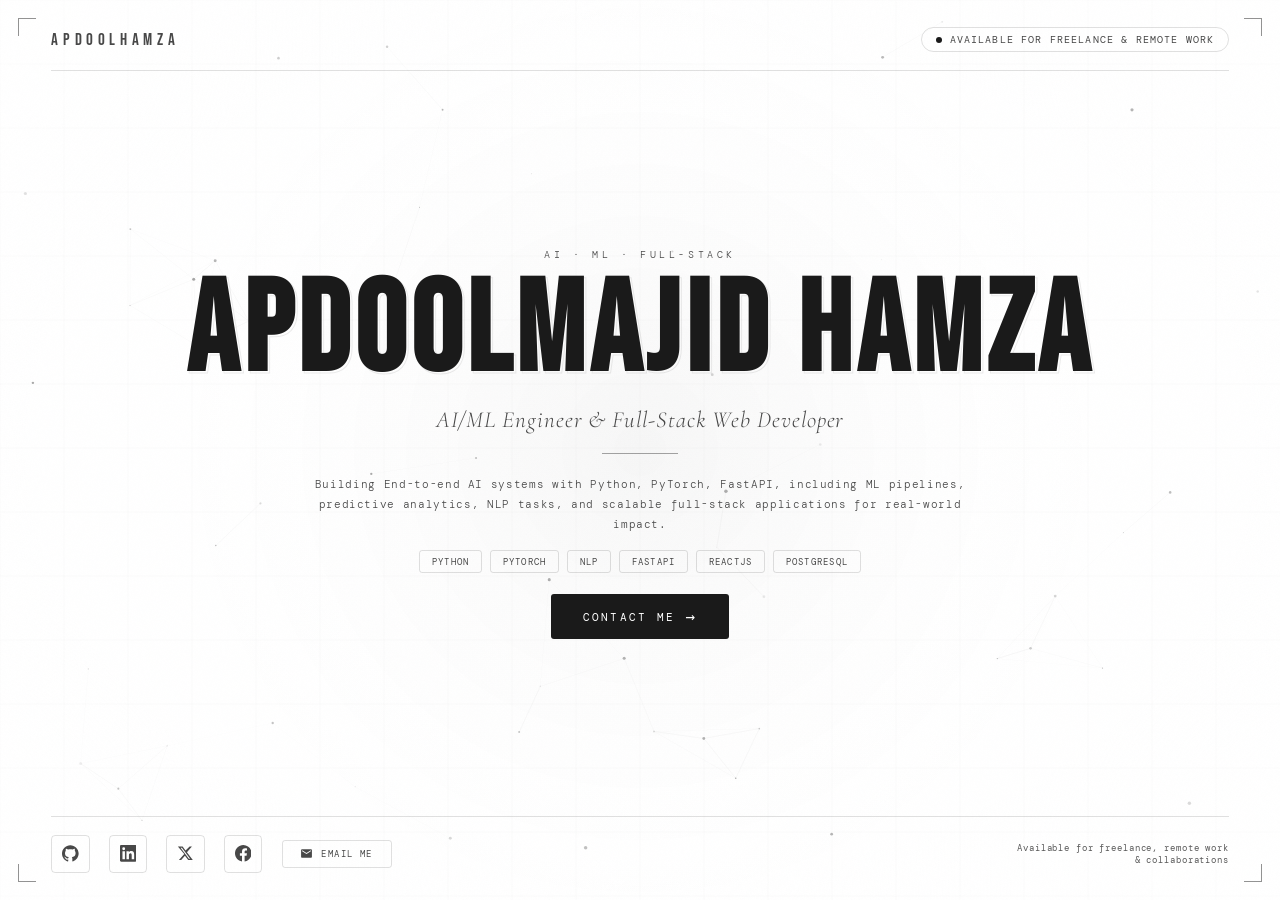
==== index.html @ 9d9465ae "Update index.html" ====
<!DOCTYPE html>
<html lang="en">
<head>
  <meta charset="UTF-8" />
  <meta name="viewport" content="width=device-width, initial-scale=1.0" />
  <meta name="description" content="AI/ML Engineer & Full-Stack Web Developer — building production-grade AI systems, ML pipelines, and scalable intelligent applications." />
  <meta name="keywords" content="AI Engineer, ML Engineer, Full-Stack Developer, NLP, FastAPI, Docker, Machine Learning" />
  <title>Apdoolhamza - AI/ML Engineer & Full-Stack Developer</title>

  <link rel="preconnect" href="https://fonts.googleapis.com" />
  <link rel="preconnect" href="https://fonts.gstatic.com" crossorigin />
  <link href="https://fonts.googleapis.com/css2?family=Bebas+Neue&family=DM+Mono:ital,wght@0,300;0,400;0,500;1,300&family=Cormorant+Garamond:ital,wght@0,300;0,600;1,300&display=swap" rel="stylesheet" />

  <style>
    *, *::before, *::after {
      margin: 0;
      padding: 0;
      box-sizing: border-box;
    }

    :root {
      --bg: #ffffff;
      --text: #111111;
      --dim-text: #484848;
      --faint-text: #636161;
      --border: rgba(0,0,0,0.12);
      --border-hover: rgba(0,0,0,0.35);
      --accent: #1a1a1a;
    }

    html, body {
      width: 100%;
      height: 100%;
      background: var(--bg);
      color: var(--text);
      font-family: 'DM Mono', monospace;
      -webkit-font-smoothing: antialiased;
    }

    /* ── CANVAS BACKGROUND ── */
    #bg-canvas {
      position: fixed;
      inset: 0;
      z-index: 0;
      pointer-events: none;
    }

    /* ── NOISE OVERLAY ── */
    .noise {
      position: fixed;
      inset: 0;
      z-index: 1;
      pointer-events: none;
      opacity: 0.018;
      background-image: url("data:image/svg+xml,%3Csvg viewBox='0 0 256 256' xmlns='http://www.w3.org/2000/svg'%3E%3Cfilter id='n'%3E%3CfeTurbulence type='fractalNoise' baseFrequency='0.9' numOctaves='4' stitchTiles='stitch'/%3E%3C/filter%3E%3Crect width='100%25' height='100%25' filter='url(%23n)'/%3E%3C/svg%3E");
      background-repeat: repeat;
      background-size: 180px 180px;
    }

    /* ── VIGNETTE ── */
    .vignette {
      position: fixed;
      inset: 0;
      z-index: 2;
      pointer-events: none;
      background: radial-gradient(ellipse 80% 80% at 50% 50%, transparent 60%, rgba(255,255,255,0.65) 100%);
    }

    /* ── MAIN LAYOUT ── */
    .stage {
      position: relative;
      z-index: 10;
      width: 100%;
      height: 100%;
      display: grid;
      grid-template-rows: auto 1fr auto;
      grid-template-columns: 1fr;
      padding: clamp(1.2rem, 3vh, 2.2rem) clamp(1.5rem, 4vw, 3.5rem);
    }

    /* ── HEADER BAR ── */
    header {
      display: flex;
      justify-content: space-between;
      align-items: center;
      padding-bottom: clamp(0.8rem, 2vh, 1.4rem);
      border-bottom: 1px solid var(--border);
      animation: fadeDown 1s ease both;
    }

    .logo-mark {
      font-family: 'Bebas Neue', sans-serif;
      font-size: clamp(0.9rem, 1.3vw, 1.15rem);
      letter-spacing: 0.28em;
      color: var(--dim-text);
      text-transform: uppercase;
    }

    .status-pill {
      display: flex;
      align-items: center;
      gap: 0.5rem;
      font-size: clamp(0.58rem, 0.75vw, 0.72rem);
      letter-spacing: 0.12em;
      color: var(--dim-text);
      border: 1px solid var(--border);
      padding: 0.32rem 0.85rem;
      border-radius: 999px;
      text-transform: uppercase;
    }

    .pulse-dot {
      width: 6px;
      height: 6px;
      border-radius: 50%;
      background: var(--accent);
      animation: pulse 2.2s ease-in-out infinite;
    }

    /* ── HERO CENTER ── */
    .hero {
      display: flex;
      flex-direction: column;
      justify-content: center;
      align-items: center;
      text-align: center;
      gap: clamp(0.6rem, 1.8vh, 1.2rem);
      padding: clamp(0.5rem, 2vh, 1.5rem) 0;
      animation: fadeUp 1.1s ease 0.15s both;
    }

    .eyebrow {
      font-size: clamp(0.6rem, 0.8vw, 0.78rem);
      letter-spacing: 0.35em;
      color: var(--dim-text);
      text-transform: uppercase;
      font-weight: 300;
    }

    .hero-name {
      font-family: 'Bebas Neue', sans-serif;
      font-size: clamp(3.8rem, 10vw, 10rem);
      line-height: 0.88;
      letter-spacing: 0.04em;
      color: var(--accent);
      position: relative;
      text-transform: uppercase;
    }

    .hero-name::after {
      content: attr(data-text);
      position: absolute;
      inset: 0;
      color: transparent;
      -webkit-text-stroke: 1px rgba(0,0,0,0.08);
      pointer-events: none;
      transform: translate(2px, 2px);
      z-index: -1;
    }

    .hero-title {
      font-family: 'Cormorant Garamond', serif;
      font-size: clamp(0.95rem, 1.8vw, 1.7rem);
      font-weight: 300;
      font-style: italic;
      letter-spacing: 0.04em;
      color: var(--dim-text);
    }

    .divider-line {
      width: clamp(40px, 6vw, 80px);
      height: 1px;
      background: var(--border-hover);
      margin: 0.2rem auto;
    }

    .tagline {
      font-size: clamp(0.62rem, 0.85vw, 0.82rem);
      letter-spacing: 0.06em;
      color: var(--dim-text);
      font-weight: 300;
      line-height: 1.85;
      max-width: min(680px, 88vw);
    }

    /* ── TECH TAGS ── */
    .tags {
      display: flex;
      flex-wrap: wrap;
      justify-content: center;
      gap: 0.45rem;
      max-width: min(640px, 90vw);
    }

    .tag {
      font-size: clamp(0.56rem, 0.68vw, 0.66rem);
      letter-spacing: 0.14em;
      text-transform: uppercase;
      border: 1px solid var(--border);
      padding: 0.28rem 0.75rem;
      border-radius: 3px;
      color: var(--dim-text);
      transition: border-color 0.3s, color 0.3s, background 0.3s;
      cursor: default;
    }

    .tag:hover {
      border-color: var(--border-hover);
      color: var(--accent);
      background: rgba(0,0,0,0.04);
    }

    /* ── CTA BUTTON ── */
    .cta-btn {
      margin-top: 0.3rem;
      display: inline-flex;
      align-items: center;
      gap: 0.65rem;
      font-family: 'DM Mono', monospace;
      font-size: clamp(0.68rem, 0.88vw, 0.84rem);
      letter-spacing: 0.2em;
      text-transform: uppercase;
      text-decoration: none;
      color: var(--bg);
      background: var(--accent);
      padding: 0.75rem 2rem;
      border-radius: 3px;
      transition: background 0.3s, color 0.3s, box-shadow 0.3s, transform 0.25s;
      position: relative;
      overflow: hidden;
    }

    .cta-btn::before {
      content: '';
      position: absolute;
      inset: 0;
      background: rgba(255,255,255,0.15);
      transform: translateX(-100%);
      transition: transform 0.35s ease;
    }

    .cta-btn:hover::before { transform: translateX(0); }

    .cta-btn:hover {
      box-shadow: 0 0 28px rgba(0,0,0,0.18), 0 0 60px rgba(0,0,0,0.08);
      transform: translateY(-2px);
    }

    .cta-arrow {
      font-size: 1rem;
      transition: transform 0.3s;
    }

    .cta-btn:hover .cta-arrow { transform: translateX(4px); }

    /* ── FOOTER BAR ── */
    footer {
      display: flex;
      justify-content: space-between;
      align-items: center;
      padding-top: clamp(0.8rem, 2vh, 1.4rem);
      border-top: 1px solid var(--border);
      animation: fadeUp 1s ease 0.3s both;
    }

    .social-links {
      display: flex;
      align-items: center;
      gap: clamp(0.6rem, 1.5vw, 1.2rem);
    }

    .social-link {
      display: flex;
      align-items: center;
      justify-content: center;
      width: clamp(32px, 3vw, 40px);
      height: clamp(32px, 3vw, 40px);
      border: 1px solid var(--border);
      border-radius: 4px;
      color: var(--dim-text);
      text-decoration: none;
      transition: border-color 0.3s, color 0.3s, background 0.3s, transform 0.25s, box-shadow 0.3s;
      position: relative;
    }

    .social-link svg {
      width: clamp(14px, 1.3vw, 17px);
      height: clamp(14px, 1.3vw, 17px);
      fill: currentColor;
      transition: transform 0.3s;
    }

    .social-link:hover {
      border-color: var(--accent);
      color: var(--accent);
      background: rgba(0,0,0,0.05);
      transform: translateY(-3px);
      box-shadow: 0 0 16px rgba(0,0,0,0.12);
    }

    .email-btn {
      display: inline-flex;
      align-items: center;
      gap: 0.5rem;
      font-size: clamp(0.58rem, 0.72vw, 0.7rem);
      letter-spacing: 0.16em;
      text-transform: uppercase;
      text-decoration: none;
      color: var(--dim-text);
      border: 1px solid var(--border);
      padding: 0.42rem 1.1rem;
      border-radius: 3px;
      transition: border-color 0.3s, color 0.3s, background 0.3s, box-shadow 0.3s, transform 0.25s;
    }

    .email-btn:hover {
      border-color: var(--accent);
      color: var(--accent);
      background: rgba(0,0,0,0.04);
      box-shadow: 0 0 16px rgba(0,0,0,0.1);
      transform: translateY(-2px);
    }

    .footer-right {
      font-size: clamp(0.55rem, 0.68vw, 0.65rem);
      letter-spacing: 0.1em;
      color: rgba(0,0,0,0.65);
      text-align: right;
    }

    /* ── CORNER ACCENTS ── */
    .corner {
      position: fixed;
      width: 18px;
      height: 18px;
      z-index: 20;
      pointer-events: none;
      opacity: 0.45;
    }
    .corner-tl { top: 18px; left: 18px; border-top: 1px solid #111; border-left: 1px solid #111; }
    .corner-tr { top: 18px; right: 18px; border-top: 1px solid #111; border-right: 1px solid #111; }
    .corner-bl { bottom: 18px; left: 18px; border-bottom: 1px solid #111; border-left: 1px solid #111; }
    .corner-br { bottom: 18px; right: 18px; border-bottom: 1px solid #111; border-right: 1px solid #111; }

    /* ── ANIMATIONS ── */
    @keyframes fadeDown {
      from { opacity: 0; transform: translateY(-14px); }
      to   { opacity: 1; transform: translateY(0); }
    }

    @keyframes fadeUp {
      from { opacity: 0; transform: translateY(14px); }
      to   { opacity: 1; transform: translateY(0); }
    }

    @keyframes pulse {
      0%, 100% { opacity: 1; transform: scale(1); }
      50%       { opacity: 0.4; transform: scale(0.65); }
    }

    /* ── RESPONSIVE ── */
    @media (max-width: 600px) {
      html, body { overflow: hidden; }

      .hero-name { font-size: clamp(3rem, 15vw, 5.5rem); }

      .tags { gap: 0.35rem; }

      footer {
        flex-direction: column;
        gap: 0.8rem;
        align-items: center;
      }

      .footer-right { text-align: center; }

      .corner { display: none; }
    }

    @media (max-height: 650px) {
      .tagline { display: none; }
      .tags { display: none; }
    }
  </style>
</head>
<body>

  <!-- Background -->
  <canvas id="bg-canvas" aria-hidden="true"></canvas>
  <div class="noise" aria-hidden="true"></div>
  <div class="vignette" aria-hidden="true"></div>

  <!-- Corner accents -->
  <div class="corner corner-tl" aria-hidden="true"></div>
  <div class="corner corner-tr" aria-hidden="true"></div>
  <div class="corner corner-bl" aria-hidden="true"></div>
  <div class="corner corner-br" aria-hidden="true"></div>

  <!-- Stage -->
  <div class="stage">

    <!-- Header -->
    <header>
      <span class="logo-mark">Apdoolhamza</span>&nbsp;&nbsp;
      <div class="status-pill">
        <span class="pulse-dot" aria-hidden="true"></span>
        Available for Freelance &amp; Remote Work
      </div>
    </header>

    <!-- Hero -->
    <main class="hero" role="main">
      <p class="eyebrow">AI &middot; ML &middot; Full-Stack</p>

      <h1 class="hero-name" data-text="APDOOLMAJID HAMZA">APDOOLMAJID HAMZA</h1>

      <p class="hero-title">AI/ML Engineer &amp; Full-Stack Web Developer</p>

      <div class="divider-line" aria-hidden="true"></div>

      <p class="tagline">Building End-to-end AI systems with Python, PyTorch, FastAPI, including ML pipelines, predictive analytics, NLP tasks, and scalable full-stack applications for real-world impact.</p>

      <div class="tags" aria-label="Technical skills">
        <span class="tag">Python</span>
        <span class="tag">PyTorch</span>
        <span class="tag">NLP</span>
        <span class="tag">FastAPI</span>
        <span class="tag">Reactjs</span>
        <span class="tag">PostgreSQL</span>
      </div>

      <a href="mailto: apdoolhamza@gmail.com" class="cta-btn" aria-label="Connect with Apdoolmajid Hamza">
        Contact Me
        <span class="cta-arrow" aria-hidden="true">→</span>
      </a>
    </main>

    <!-- Footer -->
    <footer>
      <nav class="social-links" aria-label="Social media links">

        <!-- GitHub -->
        <a href="https://github.com/apdoolhamza/" target="_blank" rel="noopener noreferrer" class="social-link" aria-label="GitHub">
          <svg viewBox="0 0 24 24" xmlns="http://www.w3.org/2000/svg" aria-hidden="true">
            <path d="M12 .297c-6.63 0-12 5.373-12 12 0 5.303 3.438 9.8 8.205 11.385.6.113.82-.258.82-.577 0-.285-.01-1.04-.015-2.04-3.338.724-4.042-1.61-4.042-1.61C4.422 18.07 3.633 17.7 3.633 17.7c-1.087-.744.084-.729.084-.729 1.205.084 1.838 1.236 1.838 1.236 1.07 1.835 2.809 1.305 3.495.998.108-.776.417-1.305.76-1.605-2.665-.3-5.466-1.332-5.466-5.93 0-1.31.465-2.38 1.235-3.22-.135-.303-.54-1.523.105-3.176 0 0 1.005-.322 3.3 1.23.96-.267 1.98-.399 3-.405 1.02.006 2.04.138 3 .405 2.28-1.552 3.285-1.23 3.285-1.23.645 1.653.24 2.873.12 3.176.765.84 1.23 1.91 1.23 3.22 0 4.61-2.805 5.625-5.475 5.92.42.36.81 1.096.81 2.22 0 1.606-.015 2.896-.015 3.286 0 .315.21.69.825.57C20.565 22.092 24 17.592 24 12.297c0-6.627-5.373-12-12-12"/>
          </svg>
        </a>

        <!-- LinkedIn -->
        <a href="https://www.linkedin.com/in/apdoolhamza/" target="_blank" rel="noopener noreferrer" class="social-link" aria-label="LinkedIn">
          <svg viewBox="0 0 24 24" xmlns="http://www.w3.org/2000/svg" aria-hidden="true">
            <path d="M20.447 20.452h-3.554v-5.569c0-1.328-.027-3.037-1.852-3.037-1.853 0-2.136 1.445-2.136 2.939v5.667H9.351V9h3.414v1.561h.046c.477-.9 1.637-1.85 3.37-1.85 3.601 0 4.267 2.37 4.267 5.455v6.286zM5.337 7.433a2.062 2.062 0 0 1-2.063-2.065 2.064 2.064 0 1 1 2.063 2.065zm1.782 13.019H3.555V9h3.564v11.452zM22.225 0H1.771C.792 0 0 .774 0 1.729v20.542C0 23.227.792 24 1.771 24h20.451C23.2 24 24 23.227 24 22.271V1.729C24 .774 23.2 0 22.222 0h.003z"/>
          </svg>
        </a>

        <!-- X / Twitter -->
        <a href="#" target="_blank" rel="noopener noreferrer" class="social-link" aria-label="X (Twitter)">
          <svg viewBox="0 0 24 24" xmlns="http://www.w3.org/2000/svg" aria-hidden="true">
            <path d="M18.244 2.25h3.308l-7.227 8.26 8.502 11.24H16.17l-4.714-6.231-5.401 6.231H2.747l7.73-8.835L1.254 2.25H8.08l4.253 5.622 5.911-5.622zm-1.161 17.52h1.833L7.084 4.126H5.117z"/>
          </svg>
        </a>

        <!-- Facebook -->
        <a href="#" target="_blank" rel="noopener noreferrer" class="social-link" aria-label="Facebook">
          <svg viewBox="0 0 24 24" xmlns="http://www.w3.org/2000/svg" aria-hidden="true">
            <path d="M24 12.073c0-6.627-5.373-12-12-12s-12 5.373-12 12c0 5.99 4.388 10.954 10.125 11.854v-8.385H7.078v-3.47h3.047V9.43c0-3.007 1.792-4.669 4.533-4.669 1.312 0 2.686.235 2.686.235v2.953H15.83c-1.491 0-1.956.925-1.956 1.874v2.25h3.328l-.532 3.47h-2.796v8.385C19.612 23.027 24 18.062 24 12.073z"/>
          </svg>
        </a>

        <!-- Email button -->
        <a href="mailto: apdoolhamza@gmail.com" class="email-btn" aria-label="Send email">
          <svg width="13" height="13" viewBox="0 0 24 24" fill="currentColor" aria-hidden="true">
            <path d="M20 4H4c-1.1 0-2 .9-2 2v12c0 1.1.9 2 2 2h16c1.1 0 2-.9 2-2V6c0-1.1-.9-2-2-2zm0 4l-8 5-8-5V6l8 5 8-5v2z"/>
          </svg>
          Email Me
        </a>
      </nav>

      <p class="footer-right">
        Available for freelance,&nbsp;remote work<br/>
        &amp;&nbsp;collaborations
      </p>
    </footer>

  </div><!-- /stage -->

  <script>
    // ── CANVAS: Animated grid + floating particles ──────────────────────────
    (function () {
      const canvas = document.getElementById('bg-canvas');
      const ctx = canvas.getContext('2d');
      let W, H, dpr;
      let particles = [];
      let frame = 0;

      function resize() {
        dpr = window.devicePixelRatio || 1;
        W = window.innerWidth;
        H = window.innerHeight;
        canvas.width  = W * dpr;
        canvas.height = H * dpr;
        canvas.style.width  = W + 'px';
        canvas.style.height = H + 'px';
        ctx.scale(dpr, dpr);
        initParticles();
      }

      function initParticles() {
        const count = Math.min(55, Math.floor((W * H) / 18000));
        particles = [];
        for (let i = 0; i < count; i++) {
          particles.push({
            x: Math.random() * W,
            y: Math.random() * H,
            vx: (Math.random() - 0.5) * 0.22,
            vy: (Math.random() - 0.5) * 0.22,
            r: Math.random() * 1.4 + 0.4,
            alpha: Math.random() * 0.28 + 0.06,
          });
        }
      }

      function drawGrid() {
        const step = Math.round(Math.min(W, H) / 14);
        ctx.beginPath();
        ctx.strokeStyle = 'rgba(0,0,0,0.045)';
        ctx.lineWidth = 0.5;
        for (let x = 0; x < W; x += step) {
          ctx.moveTo(x, 0);
          ctx.lineTo(x, H);
        }
        for (let y = 0; y < H; y += step) {
          ctx.moveTo(0, y);
          ctx.lineTo(W, y);
        }
        ctx.stroke();
      }

      function drawConnections() {
        const maxDist = 130;
        for (let i = 0; i < particles.length; i++) {
          for (let j = i + 1; j < particles.length; j++) {
            const dx = particles[i].x - particles[j].x;
            const dy = particles[i].y - particles[j].y;
            const dist = Math.sqrt(dx * dx + dy * dy);
            if (dist < maxDist) {
              const opacity = (1 - dist / maxDist) * 0.085;
              ctx.beginPath();
              ctx.strokeStyle = `rgba(0,0,0,${opacity})`;
              ctx.lineWidth = 0.5;
              ctx.moveTo(particles[i].x, particles[i].y);
              ctx.lineTo(particles[j].x, particles[j].y);
              ctx.stroke();
            }
          }
        }
      }

      function draw() {
        ctx.clearRect(0, 0, W, H);

        // Subtle radial center glow
        const grad = ctx.createRadialGradient(W/2, H/2, 0, W/2, H/2, Math.min(W,H) * 0.52);
        grad.addColorStop(0, 'rgba(0,0,0,0.035)');
        grad.addColorStop(1, 'rgba(255,255,255,0)');
        ctx.fillStyle = grad;
        ctx.fillRect(0, 0, W, H);

        drawGrid();
        drawConnections();

        // Particles
        for (const p of particles) {
          ctx.beginPath();
          ctx.arc(p.x, p.y, p.r, 0, Math.PI * 2);
          ctx.fillStyle = `rgba(0,0,0,${p.alpha})`;
          ctx.fill();

          p.x += p.vx;
          p.y += p.vy;
          if (p.x < -10) p.x = W + 10;
          if (p.x > W + 10) p.x = -10;
          if (p.y < -10) p.y = H + 10;
          if (p.y > H + 10) p.y = -10;
        }

        frame++;
        requestAnimationFrame(draw);
      }

      resize();
      draw();
      window.addEventListener('resize', resize);
    })();

    // ── CURSOR glow trailing effect ────────────────────────────────────────
    (function () {
      const glowEl = document.createElement('div');
      Object.assign(glowEl.style, {
        position: 'fixed',
        width: '320px',
        height: '320px',
        borderRadius: '50%',
        background: 'radial-gradient(circle, rgba(0,0,0,0.055) 0%, transparent 70%)',
        pointerEvents: 'none',
        zIndex: '5',
        transform: 'translate(-50%, -50%)',
        transition: 'left 0.45s ease, top 0.45s ease',
        left: '-400px',
        top: '-400px',
      });
      document.body.appendChild(glowEl);

      window.addEventListener('mousemove', (e) => {
        glowEl.style.left = e.clientX + 'px';
        glowEl.style.top  = e.clientY + 'px';
      });
    })();
  </script>
</body>
</html>
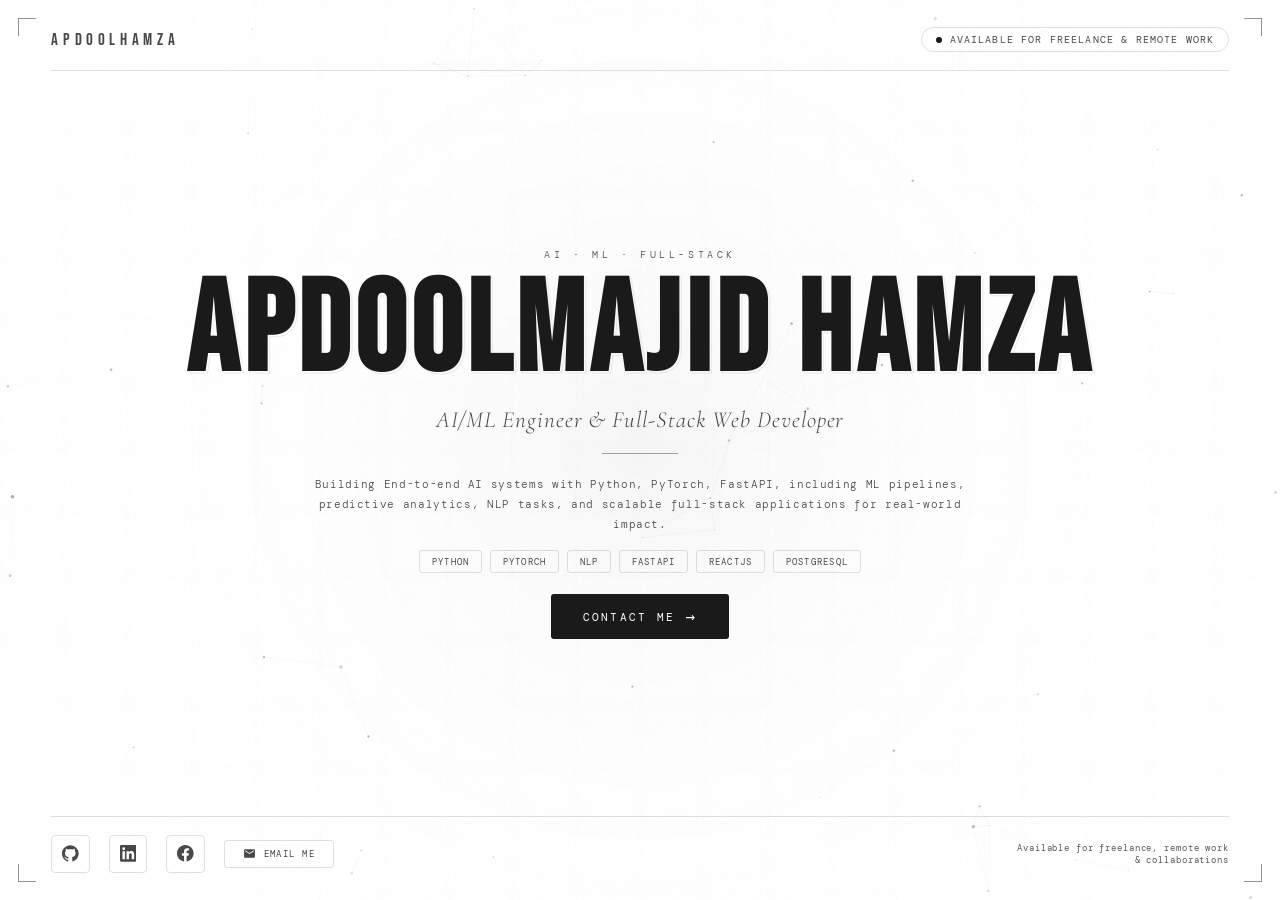
==== commit 0efa1394: "Update index.html" ====
--- a/index.html
+++ b/index.html
@@ -453,15 +453,8 @@
           </svg>
         </a>
 
-        <!-- X / Twitter -->
-        <a href="#" target="_blank" rel="noopener noreferrer" class="social-link" aria-label="X (Twitter)">
-          <svg viewBox="0 0 24 24" xmlns="http://www.w3.org/2000/svg" aria-hidden="true">
-            <path d="M18.244 2.25h3.308l-7.227 8.26 8.502 11.24H16.17l-4.714-6.231-5.401 6.231H2.747l7.73-8.835L1.254 2.25H8.08l4.253 5.622 5.911-5.622zm-1.161 17.52h1.833L7.084 4.126H5.117z"/>
-          </svg>
-        </a>
-
         <!-- Facebook -->
-        <a href="#" target="_blank" rel="noopener noreferrer" class="social-link" aria-label="Facebook">
+        <a href="https://www.facebook.com/apdoolhamza" target="_blank" rel="noopener noreferrer" class="social-link" aria-label="Facebook">
           <svg viewBox="0 0 24 24" xmlns="http://www.w3.org/2000/svg" aria-hidden="true">
             <path d="M24 12.073c0-6.627-5.373-12-12-12s-12 5.373-12 12c0 5.99 4.388 10.954 10.125 11.854v-8.385H7.078v-3.47h3.047V9.43c0-3.007 1.792-4.669 4.533-4.669 1.312 0 2.686.235 2.686.235v2.953H15.83c-1.491 0-1.956.925-1.956 1.874v2.25h3.328l-.532 3.47h-2.796v8.385C19.612 23.027 24 18.062 24 12.073z"/>
           </svg>
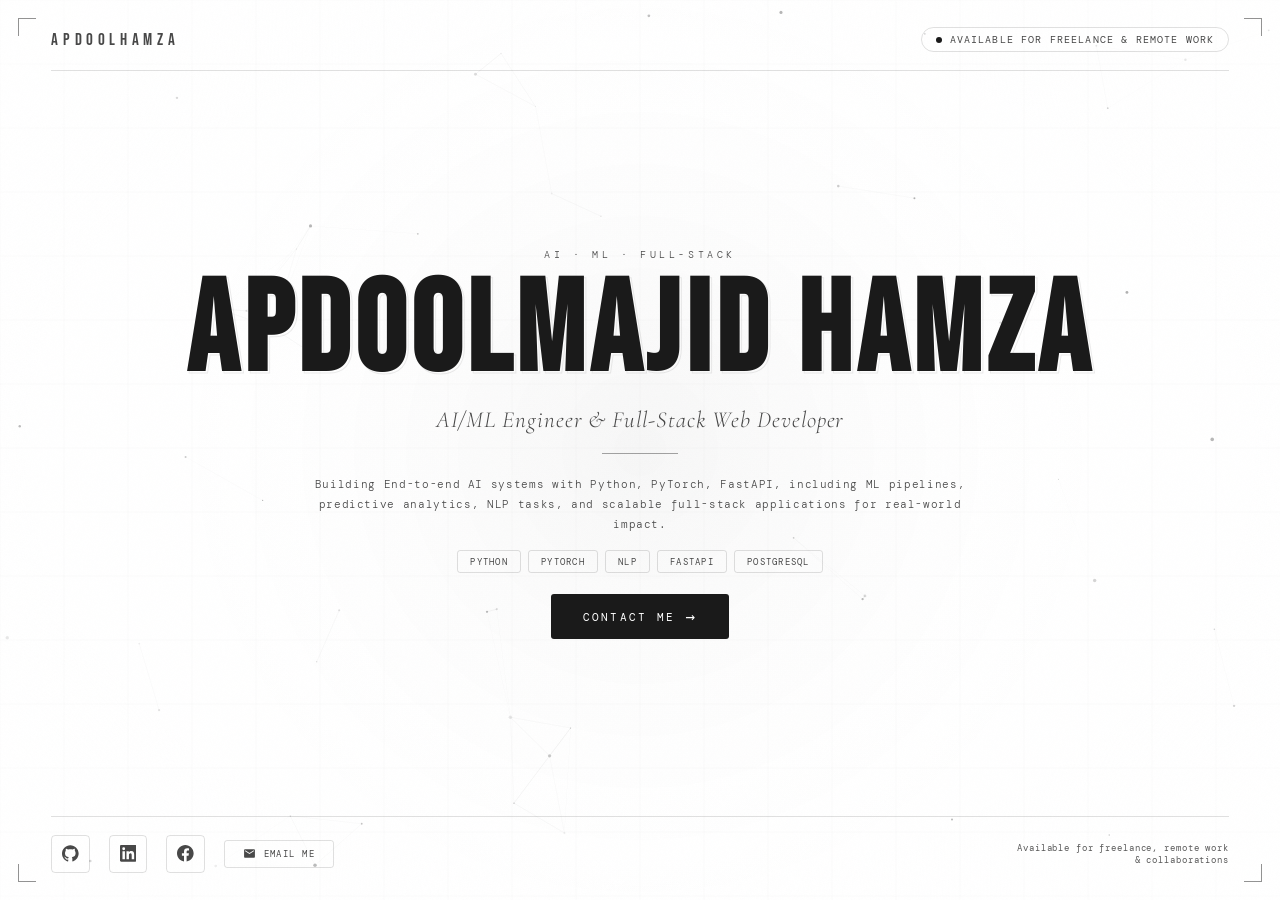
==== commit 0ac5b58b: "Update index.html" ====
--- a/index.html
+++ b/index.html
@@ -425,7 +425,6 @@
         <span class="tag">PyTorch</span>
         <span class="tag">NLP</span>
         <span class="tag">FastAPI</span>
-        <span class="tag">Reactjs</span>
         <span class="tag">PostgreSQL</span>
       </div>
 
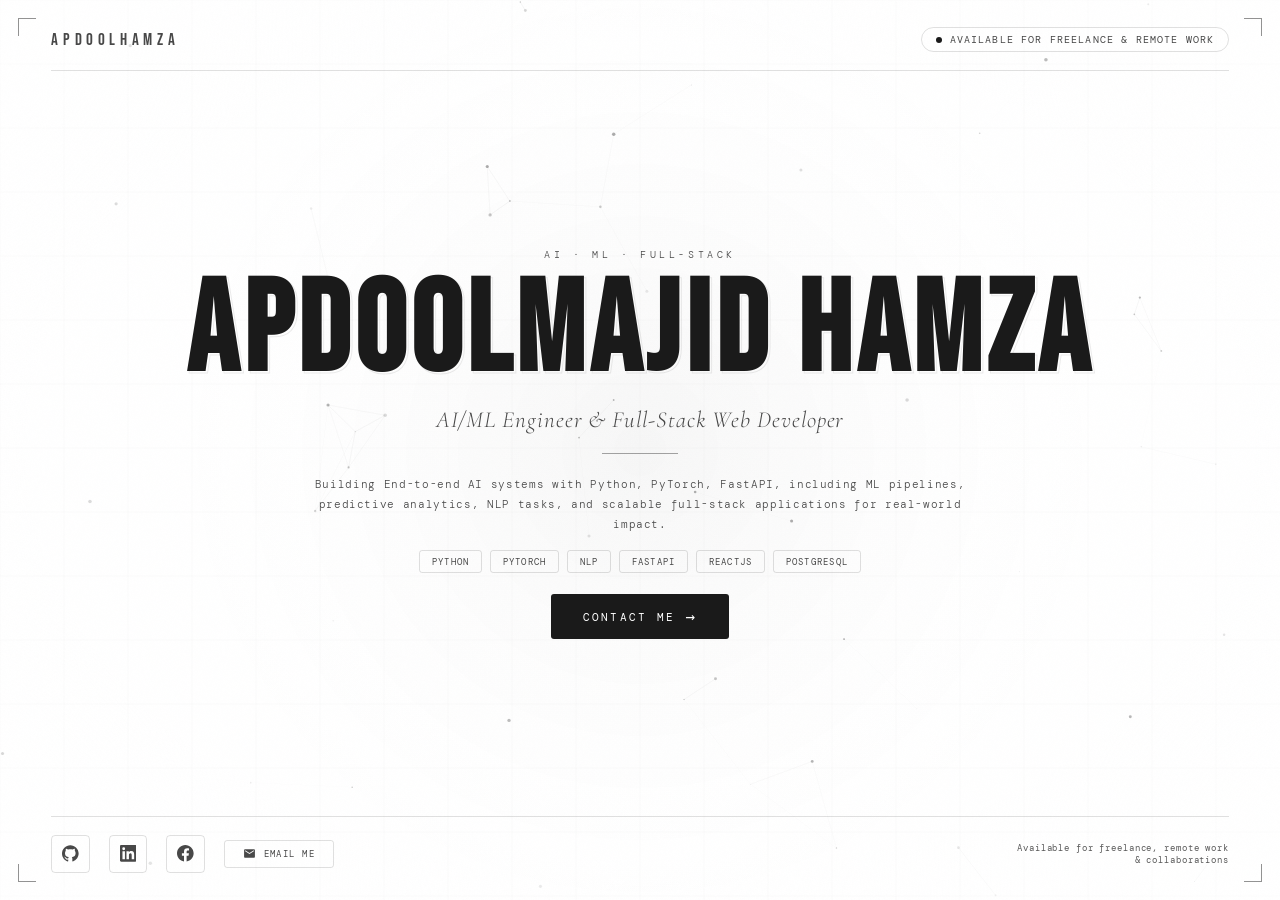
==== commit 21c7d77a: "Update index.html" ====
--- a/index.html
+++ b/index.html
@@ -425,6 +425,7 @@
         <span class="tag">PyTorch</span>
         <span class="tag">NLP</span>
         <span class="tag">FastAPI</span>
+        <span class="tag">Reactjs</span>
         <span class="tag">PostgreSQL</span>
       </div>
 
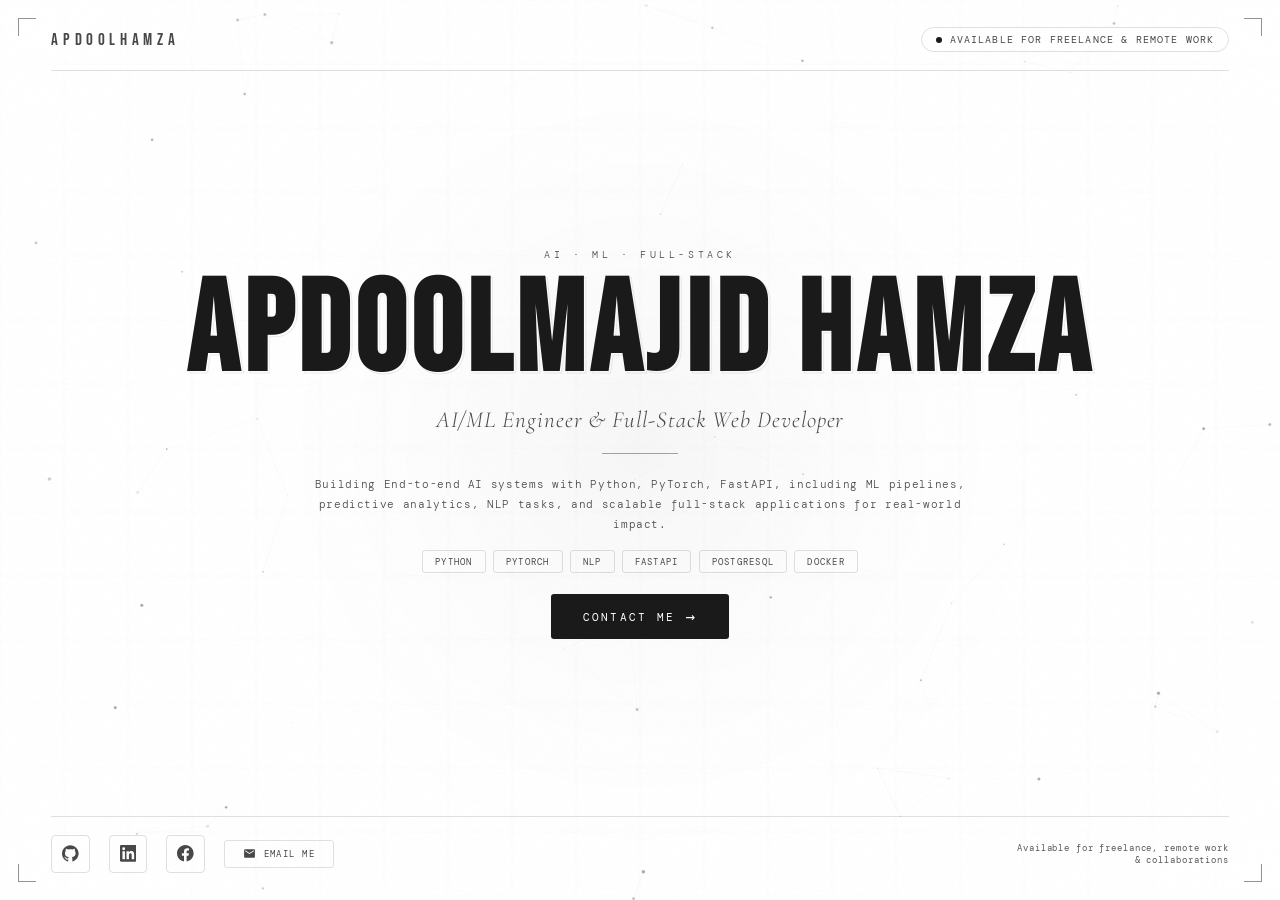
==== commit 17ac8527: "Update index.html" ====
--- a/index.html
+++ b/index.html
@@ -425,8 +425,7 @@
         <span class="tag">PyTorch</span>
         <span class="tag">NLP</span>
         <span class="tag">FastAPI</span>
-        <span class="tag">Reactjs</span>
-        <span class="tag">PostgreSQL</span>
+        <span class="tag">PostgreSQL</span>   <span class="tag">Docker</span>
       </div>
 
       <a href="mailto: apdoolhamza@gmail.com" class="cta-btn" aria-label="Connect with Apdoolmajid Hamza">
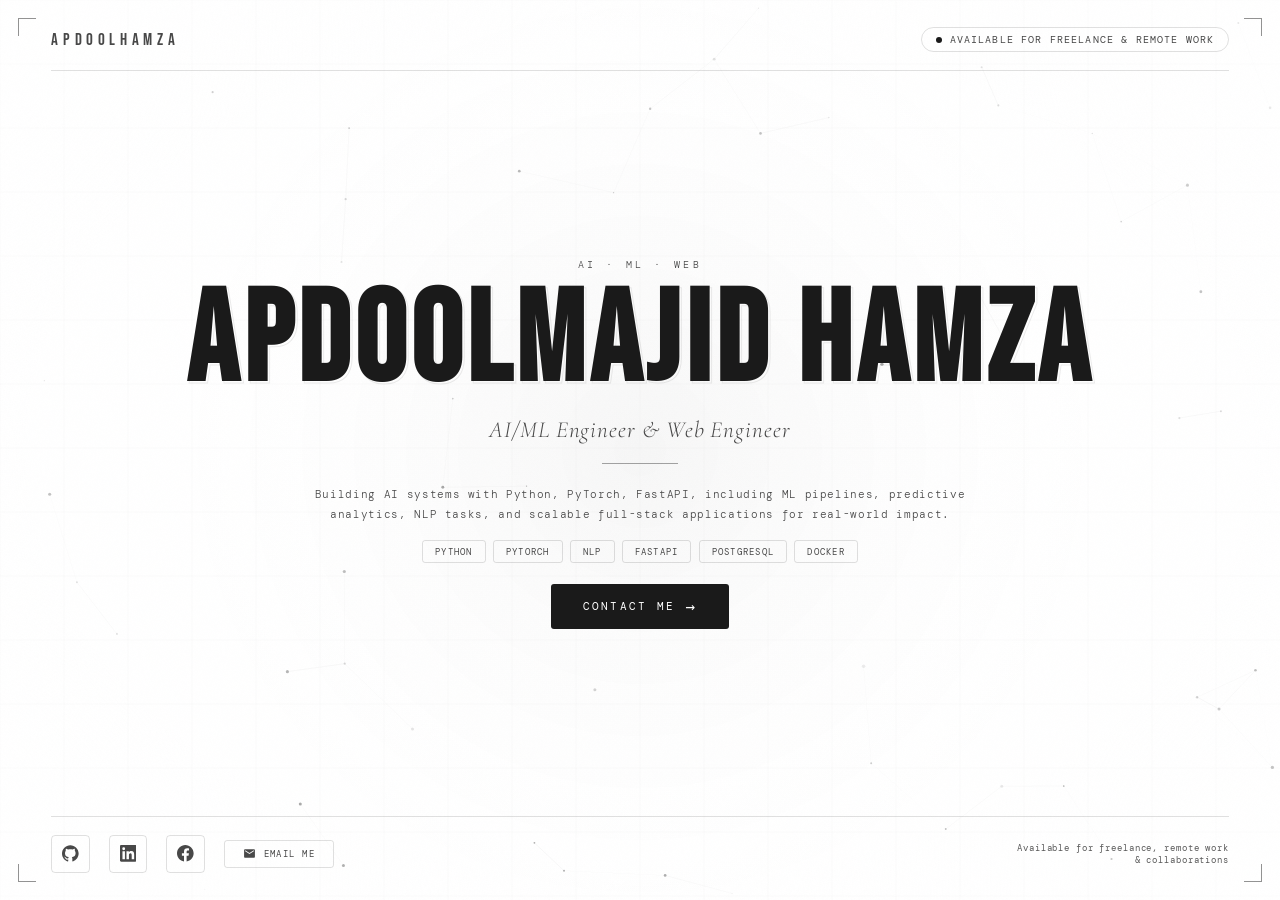
==== commit fe5e90c3: "Update README" ====
--- a/index.html
+++ b/index.html
@@ -410,15 +410,15 @@
 
     <!-- Hero -->
     <main class="hero" role="main">
-      <p class="eyebrow">AI &middot; ML &middot; Full-Stack</p>
+      <p class="eyebrow">AI &middot; ML &middot; Web</p>
 
       <h1 class="hero-name" data-text="APDOOLMAJID HAMZA">APDOOLMAJID HAMZA</h1>
 
-      <p class="hero-title">AI/ML Engineer &amp; Full-Stack Web Developer</p>
+      <p class="hero-title">AI/ML Engineer &amp; Web Engineer</p>
 
       <div class="divider-line" aria-hidden="true"></div>
 
-      <p class="tagline">Building End-to-end AI systems with Python, PyTorch, FastAPI, including ML pipelines, predictive analytics, NLP tasks, and scalable full-stack applications for real-world impact.</p>
+      <p class="tagline">Building AI systems with Python, PyTorch, FastAPI, including ML pipelines, predictive analytics, NLP tasks, and scalable full-stack applications for real-world impact.</p>
 
       <div class="tags" aria-label="Technical skills">
         <span class="tag">Python</span>
@@ -610,4 +610,4 @@
     })();
   </script>
 </body>
-</html>+</html>
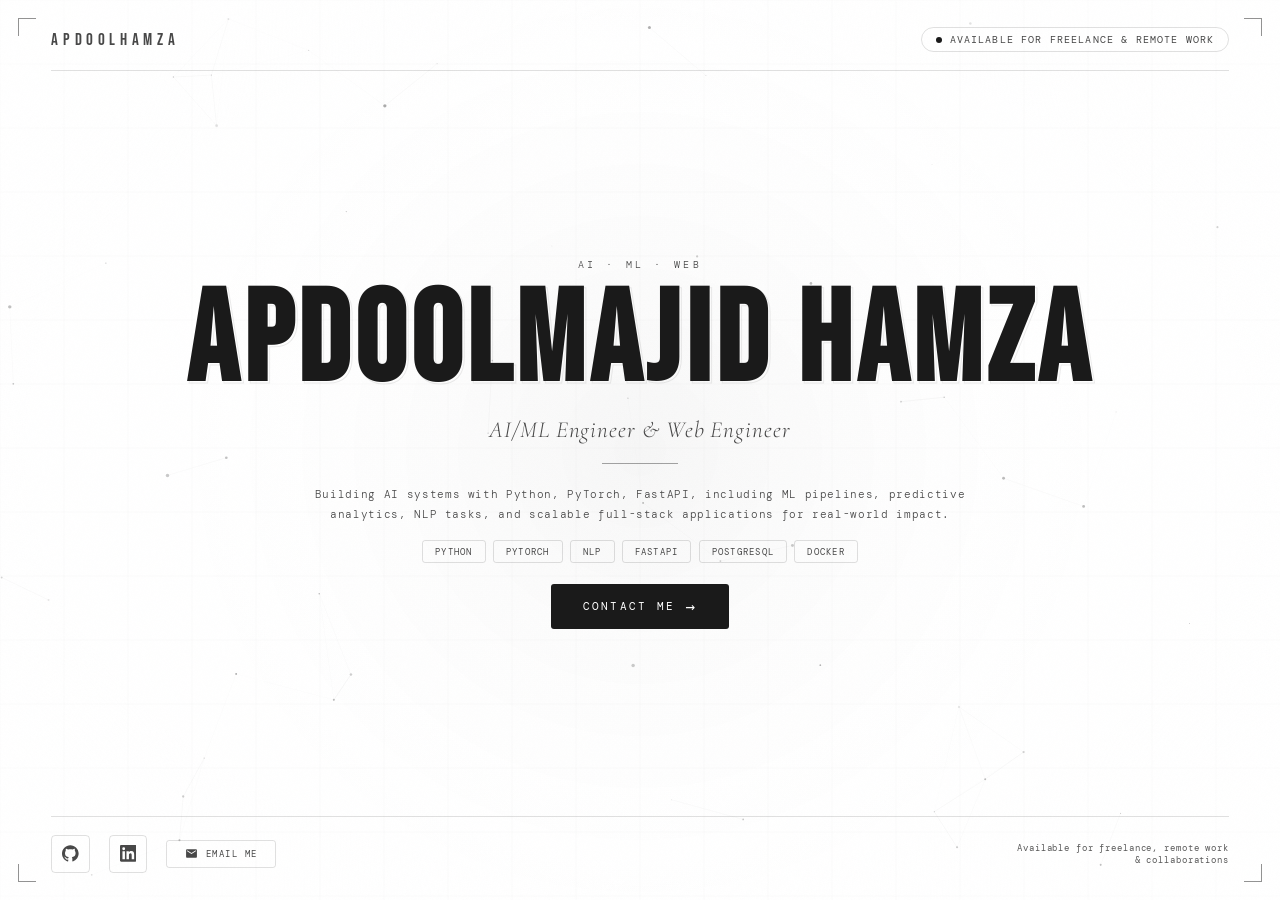
==== commit 4c8bf01f: "Update index.html" ====
--- a/index.html
+++ b/index.html
@@ -449,13 +449,6 @@
         <a href="https://www.linkedin.com/in/apdoolhamza/" target="_blank" rel="noopener noreferrer" class="social-link" aria-label="LinkedIn">
           <svg viewBox="0 0 24 24" xmlns="http://www.w3.org/2000/svg" aria-hidden="true">
             <path d="M20.447 20.452h-3.554v-5.569c0-1.328-.027-3.037-1.852-3.037-1.853 0-2.136 1.445-2.136 2.939v5.667H9.351V9h3.414v1.561h.046c.477-.9 1.637-1.85 3.37-1.85 3.601 0 4.267 2.37 4.267 5.455v6.286zM5.337 7.433a2.062 2.062 0 0 1-2.063-2.065 2.064 2.064 0 1 1 2.063 2.065zm1.782 13.019H3.555V9h3.564v11.452zM22.225 0H1.771C.792 0 0 .774 0 1.729v20.542C0 23.227.792 24 1.771 24h20.451C23.2 24 24 23.227 24 22.271V1.729C24 .774 23.2 0 22.222 0h.003z"/>
-          </svg>
-        </a>
-
-        <!-- Facebook -->
-        <a href="https://www.facebook.com/apdoolhamza" target="_blank" rel="noopener noreferrer" class="social-link" aria-label="Facebook">
-          <svg viewBox="0 0 24 24" xmlns="http://www.w3.org/2000/svg" aria-hidden="true">
-            <path d="M24 12.073c0-6.627-5.373-12-12-12s-12 5.373-12 12c0 5.99 4.388 10.954 10.125 11.854v-8.385H7.078v-3.47h3.047V9.43c0-3.007 1.792-4.669 4.533-4.669 1.312 0 2.686.235 2.686.235v2.953H15.83c-1.491 0-1.956.925-1.956 1.874v2.25h3.328l-.532 3.47h-2.796v8.385C19.612 23.027 24 18.062 24 12.073z"/>
           </svg>
         </a>
 
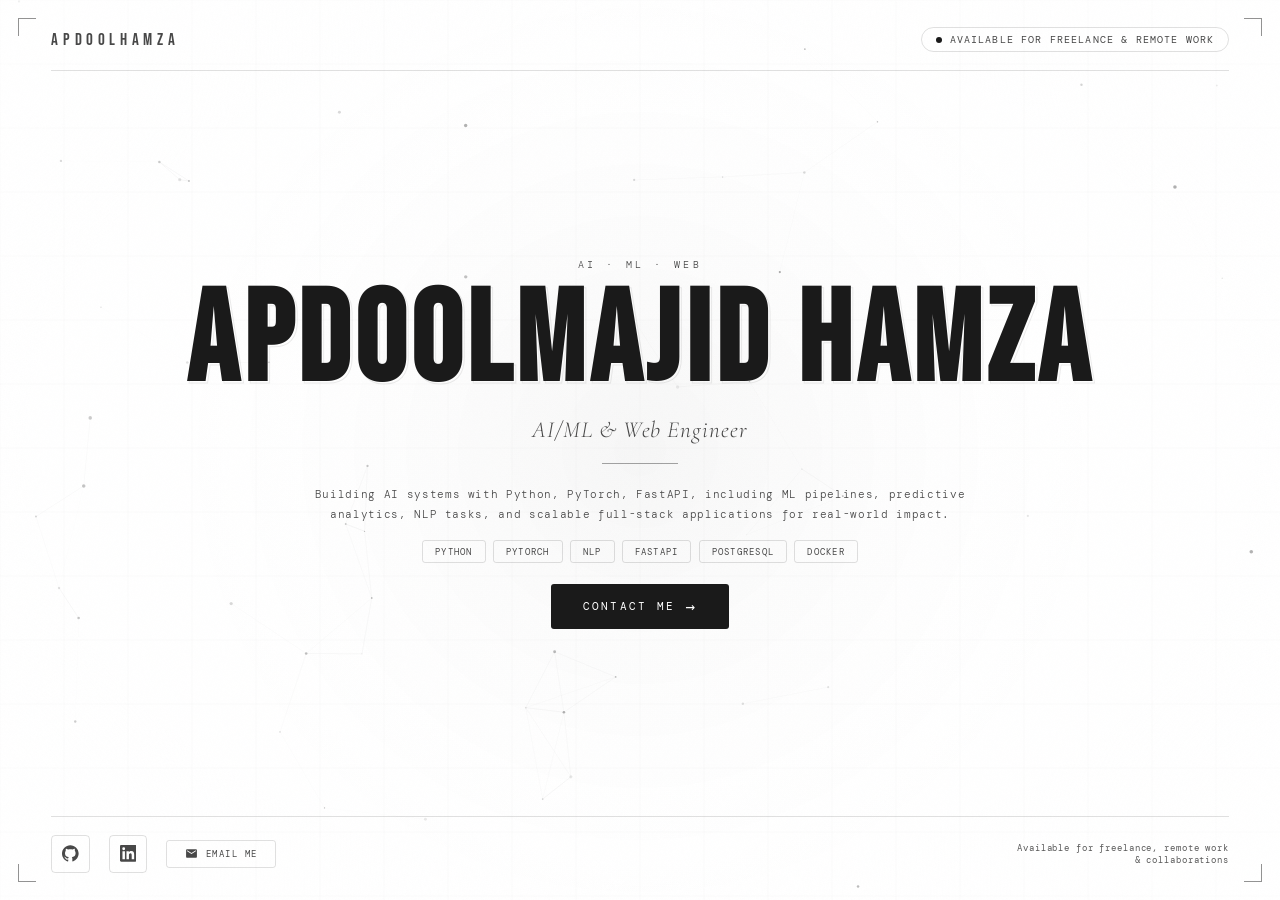
==== commit 1d4b9e15: "Update index.html" ====
--- a/index.html
+++ b/index.html
@@ -3,9 +3,9 @@
 <head>
   <meta charset="UTF-8" />
   <meta name="viewport" content="width=device-width, initial-scale=1.0" />
-  <meta name="description" content="AI/ML Engineer & Full-Stack Web Developer — building production-grade AI systems, ML pipelines, and scalable intelligent applications." />
-  <meta name="keywords" content="AI Engineer, ML Engineer, Full-Stack Developer, NLP, FastAPI, Docker, Machine Learning" />
-  <title>Apdoolhamza - AI/ML Engineer & Full-Stack Developer</title>
+  <meta name="description" content="AI/ML & Web Engineer — building AI systems, ML pipelines, and scalable intelligent applications." />
+  <meta name="keywords" content="AI Engineer, ML Engineer, Web Engineer, NLP, FastAPI, Docker, Machine Learning" />
+  <title>Apdoolhamza - AI/ML & Web Engineer</title>
 
   <link rel="preconnect" href="https://fonts.googleapis.com" />
   <link rel="preconnect" href="https://fonts.gstatic.com" crossorigin />
@@ -414,7 +414,7 @@
 
       <h1 class="hero-name" data-text="APDOOLMAJID HAMZA">APDOOLMAJID HAMZA</h1>
 
-      <p class="hero-title">AI/ML Engineer &amp; Web Engineer</p>
+      <p class="hero-title">AI/ML &amp; Web Engineer</p>
 
       <div class="divider-line" aria-hidden="true"></div>
 
